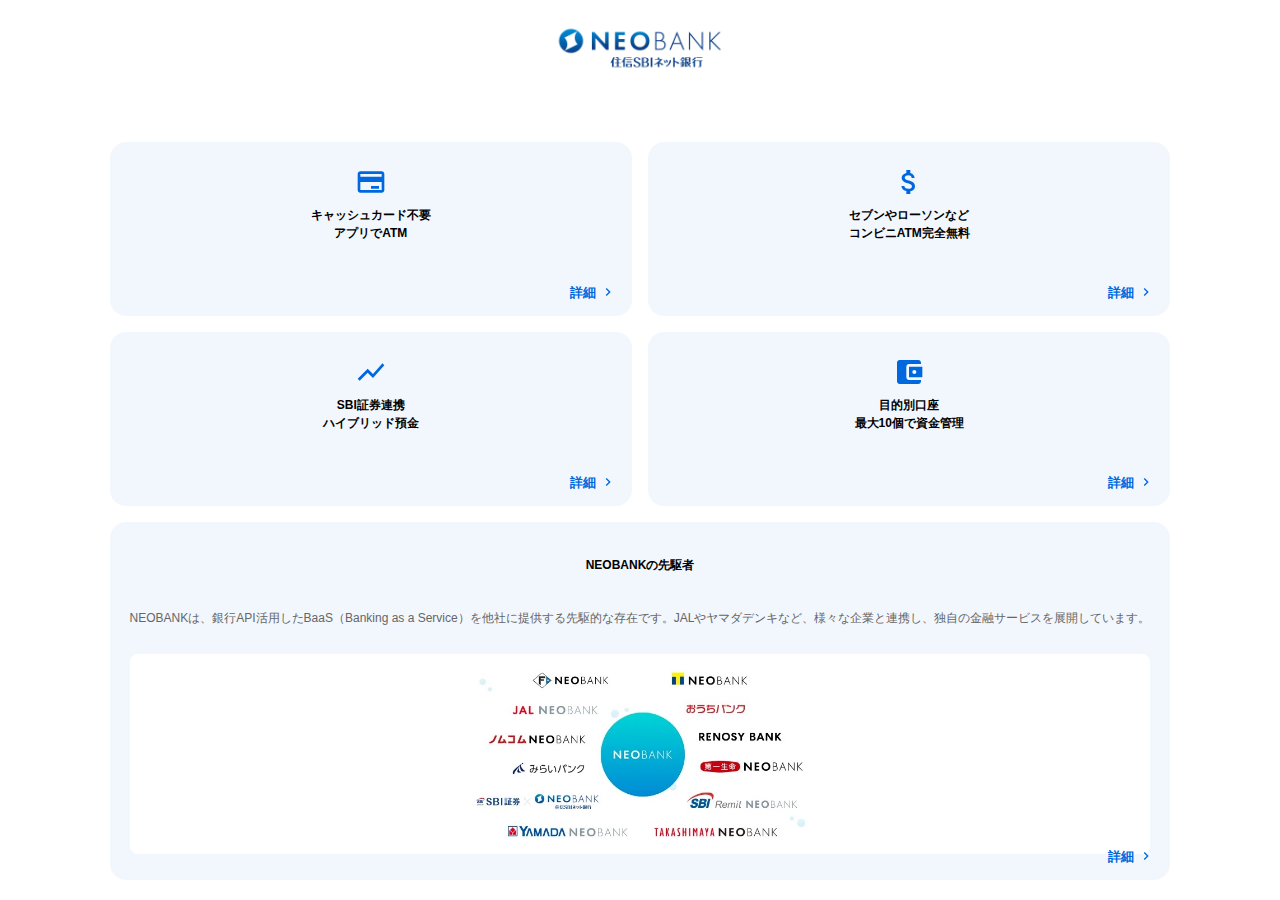
==== about-us.html @ 25b65c5a "最初のコミット" ====
<!DOCTYPE html>
<html>
  <head>
    <link rel="stylesheet" href="style.css" />
    <style>
      .feature {
        text-decoration: none;
        color: inherit;
        position: relative;
      }
      .more-link {
        position: absolute;
        bottom: 16px;
        right: 16px;
        color: var(--theme-color);
        font-size: 13px;
        font-weight: bold;
        text-decoration: none;
        display: flex;
        align-items: center;
        gap: 4px;
      }
      .more-link svg {
        width: 16px;
        height: 16px;
        fill: currentColor;
      }
    </style>
  </head>
  <body>
    <div class="about-us">
      <img src="ssnb.png" alt="住信SBIネット銀行" class="about-logo" />
      <a
        href="https://www.netbk.co.jp/contents/smartphone_atm/"
        target="_blank"
        rel="noopener"
        class="feature"
      >
        <svg class="feature-icon" viewBox="0 0 24 24">
          <path
            d="M20 4H4c-1.11 0-1.99.89-1.99 2L2 18c0 1.11.89 2 2 2h16c1.11 0 2-.89 2-2V6c0-1.11-.89-2-2-2zm0 14H4v-6h16v6zm0-10H4V6h16v2zm-8 7h6v2h-6z"
          />
        </svg>
        <h2>キャッシュカード不要<br />アプリでATM</h2>
        <span class="more-link">
          詳細
          <svg viewBox="0 0 24 24">
            <path d="M10 6L8.59 7.41 13.17 12l-4.58 4.59L10 18l6-6z" />
          </svg>
        </span>
      </a>

      <a
        href="https://www.netbk.co.jp/contents/company/press/2024/1115_003074.html"
        target="_blank"
        rel="noopener"
        class="feature"
      >
        <svg class="feature-icon" viewBox="0 0 24 24">
          <path
            d="M11.8 10.9c-2.27-.59-3-1.2-3-2.15 0-1.09 1.01-1.85 2.7-1.85 1.78 0 2.44.85 2.5 2.1h2.21c-.07-1.72-1.12-3.3-3.21-3.81V3h-3v2.16c-1.94.42-3.5 1.68-3.5 3.61 0 2.31 1.91 3.46 4.7 4.13 2.5.6 3 1.48 3 2.41 0 .69-.49 1.79-2.7 1.79-2.06 0-2.87-.92-2.98-2.1h-2.2c.12 2.19 1.76 3.42 3.68 3.83V21h3v-2.15c1.95-.37 3.5-1.5 3.5-3.55 0-2.84-2.43-3.81-4.7-4.4z"
          />
        </svg>
        <h2>セブンやローソンなど<br />コンビニATM完全無料</h2>
        <span class="more-link">
          詳細
          <svg viewBox="0 0 24 24">
            <path d="M10 6L8.59 7.41 13.17 12l-4.58 4.59L10 18l6-6z" />
          </svg>
        </span>
      </a>

      <a
        href="https://www.netbk.co.jp/contents/lineup/yen/hybrid/"
        target="_blank"
        rel="noopener"
        class="feature"
      >
        <svg class="feature-icon" viewBox="0 0 24 24">
          <path
            d="M3.5 18.49l6-6.01 4 4L22 6.92l-1.41-1.41-7.09 7.97-4-4L2 16.99z"
          />
        </svg>
        <h2>SBI証券連携<br />ハイブリッド預金</h2>
        <span class="more-link">
          詳細
          <svg viewBox="0 0 24 24">
            <path d="M10 6L8.59 7.41 13.17 12l-4.58 4.59L10 18l6-6z" />
          </svg>
        </span>
      </a>

      <a
        href="https://www.netbk.co.jp/contents/lineup/purpose/"
        target="_blank"
        rel="noopener"
        class="feature"
      >
        <svg class="feature-icon" viewBox="0 0 24 24">
          <path
            d="M21 18v1c0 1.1-.9 2-2 2H5c-1.11 0-2-.9-2-2V5c0-1.1.89-2 2-2h14c1.1 0 2 .9 2 2v1h-9c-1.11 0-2 .9-2 2v8c0 1.1.89 2 2 2h9zm-9-2h10V8H12v8zm4-2.5c-.83 0-1.5-.67-1.5-1.5s.67-1.5 1.5-1.5 1.5.67 1.5 1.5-.67 1.5-1.5 1.5z"
          />
        </svg>
        <h2>目的別口座<br />最大10個で資金管理</h2>
        <span class="more-link">
          詳細
          <svg viewBox="0 0 24 24">
            <path d="M10 6L8.59 7.41 13.17 12l-4.58 4.59L10 18l6-6z" />
          </svg>
        </span>
      </a>

      <a
        href="https://www.netbk.co.jp/contents/neobank/partnership/"
        target="_blank"
        rel="noopener"
        class="feature wide"
      >
        <h2>NEOBANKの先駆者</h2>
        <p>
          NEOBANKは、銀行API活用したBaaS（Banking as a
          Service）を他社に提供する先駆的な存在です。JALやヤマダデンキなど、様々な企業と連携し、独自の金融サービスを展開しています。
        </p>
        <img src="baas.jpeg" alt="提携先一覧" class="baas-image" />
        <span class="more-link">
          詳細
          <svg viewBox="0 0 24 24">
            <path d="M10 6L8.59 7.41 13.17 12l-4.58 4.59L10 18l6-6z" />
          </svg>
        </span>
      </a>
    </div>
  </body>
</html>
---- style.css ----
:root {
  --theme-color: #db4437;
}

/* フェーズに応じたテーマカラー */
tab-system[data-phase="final"] {
  --theme-color: #0068de;
}

/* about-usは常に青 */
.about-us {
  --theme-color: #0068de;
  --theme-color-rgb: 0, 104, 222;
  display: grid;
  grid-template-columns: repeat(2, 1fr);
  gap: 16px;
  padding: 20px;
  margin: 0 auto;
  max-width: 1200px;
  height: 100%;
  overflow-y: auto;
  -webkit-overflow-scrolling: touch;
  background: #fff;
}

tab-system[data-phase="initial"] .tabs {
  overflow-x: auto;
  -webkit-overflow-scrolling: touch;
}

tab-system[data-phase="initial"] label {
  min-width: 40vw;
  max-width: 200px;
}

tab-system[data-phase="final"] label {
  flex: 1 1 auto;
  max-width: 45%;
}

.feature {
  background: rgba(var(--theme-color-rgb), 0.05);
  padding: 24px;
  padding-bottom: 60px;
  border-radius: 16px;
  display: flex;
  flex-direction: column;
  align-items: center;
  text-align: center;
}

/* RGB値の定義 */
.about-us {
  --theme-color-rgb: 0, 104, 222;
}

tab-system[data-phase="initial"] {
  --theme-color-rgb: 219, 68, 55;
}

tab-system[data-phase="final"] {
  --theme-color-rgb: 0, 104, 222;
}

* {
  box-sizing: border-box;
}

html {
  position: fixed;
  height: 100%;
  overflow: hidden;
  width: 100%;
  -webkit-overflow-scrolling: touch;
  font-family: "Hiragino Sans", "Hiragino Kaku Gothic ProN", "Arial", sans-serif;
}

body {
  height: 100svh;
  display: flex;
  flex-direction: column;
  margin: 0;
  overflow: hidden;
  position: fixed;
  width: 100%;
  -webkit-overflow-scrolling: touch;
}

header {
  background: white;
  padding: 10px 20px;
  box-shadow: 0 2px 4px rgba(0, 0, 0, 0.1);
  z-index: 100;
  display: flex;
  justify-content: center;
}

.header-logo {
  height: 70px;
  width: auto;
}

tab-system {
  flex: 1;
  display: flex;
  flex-direction: column;
  overflow: hidden;
}

tab-system input[type="radio"] {
  display: none;
}

tab-system iframe {
  display: none;
  flex: 1;
  width: 100%;
  height: 100%;
  overflow-y: auto;
  -webkit-overflow-scrolling: touch;
  position: relative;
}

tab-system iframe::before {
  content: "";
  position: absolute;
  top: 50%;
  left: 50%;
  width: 24px;
  height: 24px;
  margin: -12px 0 0 -12px;
  background: url('data:image/svg+xml,<svg xmlns="http://www.w3.org/2000/svg" viewBox="0 0 24 24" width="24" height="24" fill="%23666"><path d="M12 4V2A10 10 0 0 0 2 12h2a8 8 0 0 1 8-8Z"/></svg>')
    center/contain no-repeat;
  animation: spin 1s linear infinite;
}

@keyframes spin {
  from {
    transform: rotate(0deg);
  }
  to {
    transform: rotate(360deg);
  }
}

tab-system .html-content {
  padding: 24px;
}

tab-system .tabs {
  display: flex;
  /* justify-content: center; */
  background: var(--theme-color);
  height: 56px;
  z-index: 1;
}

tab-system label {
  flex: 1 1 auto;
  max-width: 45%;
  display: flex;
  align-items: center;
  justify-content: center;
  gap: 8px;
  color: rgba(255, 255, 255, 0.85);
  cursor: pointer;
  transition: all 0.2s ease;
  margin: 8px 4px;
  border-radius: 8px;
  font-size: 14px;
  font-weight: 500;
}

tab-system svg {
  width: 24px;
  height: 24px;
  fill: rgba(255, 255, 255, 0.8);
  transition: all 0.3s ease;
}

tab-system label:hover svg {
  fill: #fff;
}

/* タブの切り替え制御 */
tab-system input[type="radio"]:checked + iframe {
  display: block;
}

tab-system input[type="radio"]:checked + iframe::before {
  display: none;
}

tab-system input[type="radio"]:checked ~ .tabs label[for="comments"],
tab-system input[type="radio"]:checked ~ .tabs label[for="questions"],
tab-system input[type="radio"]:checked ~ .tabs label[for="survey"],
tab-system input[type="radio"]:checked ~ .tabs label[for="about"] {
  color: var(--theme-color);
  background: #fff;
  margin: 4px;
  border-radius: 8px;
}

tab-system input[type="radio"]:checked ~ .tabs label svg {
  fill: var(--theme-color);
}

tab-system .comments-frame {
  --frame-margin-vertical: -35px;
  margin-top: calc(var(--frame-margin-vertical) * 4);
  margin-bottom: var(--frame-margin-vertical);
}

@media screen and (min-width: 935px) {
  tab-system .comments-frame {
    margin-bottom: 0;
  }
}

.modal {
  display: none;
  position: fixed;
  top: 0;
  left: 0;
  width: 100%;
  height: 100%;
  background: rgba(0, 0, 0, 0.5);
  z-index: 1000;
  justify-content: center;
  align-items: center;
}

.modal-content {
  background: white;
  padding: 24px 24px 32px;
  border-radius: 16px;
  text-align: center;
  max-width: 85%;
  width: 320px;
  min-height: 260px;
  box-shadow: 0 4px 6px rgba(0, 0, 0, 0.1);
  animation: modalPop 0.3s ease-out;
  display: flex;
  flex-direction: column;
  align-items: center;
}

.modal-logo {
  width: auto;
  height: 80px;
  margin-bottom: 30px;
}

.modal-icons {
  display: flex;
  justify-content: center;
  gap: 32px;
  width: 100%;
  margin: 0 0 24px;
}

.icon-group {
  display: flex;
  flex-direction: column;
  align-items: center;
  gap: 10px;
}

.icon-group span {
  font-size: 16px;
  font-weight: 700;
  color: #333;
  letter-spacing: -0.02em;
}

.modal-icon {
  width: 40px;
  height: 40px;
  fill: var(--theme-color);
}

.modal-content p {
  width: 100%;
  margin: 0 0 28px;
  line-height: 1.6;
  font-size: 14px;
  color: #666;
}

.modal-content button {
  background: var(--theme-color);
  color: white;
  border: none;
  padding: 14px 40px;
  border-radius: 28px;
  font-size: 16px;
  font-weight: 700;
  cursor: pointer;
  transition: background-color 0.2s;
  min-height: 48px;
}

.modal-content button:hover {
  background: #c53929;
}

@keyframes modalPop {
  0% {
    transform: scale(0.9);
    opacity: 0;
  }
  100% {
    transform: scale(1);
    opacity: 1;
  }
}

.about-logo {
  grid-column: 1 / -1;
  height: 56px;
  width: auto;
  margin: 0 auto 16px;
}

.about-us .feature {
  background: rgba(var(--theme-color-rgb), 0.05);
  padding: 24px 10px;
  border-radius: 16px;
  display: flex;
  flex-direction: column;
  align-items: center;
  text-align: center;
  position: relative;
  text-decoration: none;
  color: inherit;
  font-size: 12px;
  line-height: 1.5;
  padding-bottom: 32px;
}

.about-us .feature h2 {
  font-size: 12px;
  margin: 8px 0;
}

.about-us .feature p {
  font-size: 12px;
  line-height: 1.5;
  color: #666;
  margin: 0;
}

.about-us .feature.wide {
  grid-column: 1 / -1;
  display: grid;
  grid-template-columns: 1fr;
  padding: 20px;
  gap: 16px;
  text-align: center;
}

.feature.wide h2,
.feature.wide p {
  grid-column: auto;
}

.baas-image {
  grid-column: auto;
  grid-row: auto;
  width: 100%;
  height: auto;
  max-height: 200px;
  object-fit: contain;
  border-radius: 8px;
  background: white;
  padding: 16px;
}

.feature-icon {
  width: 32px;
  height: 32px;
  fill: var(--theme-color);
}

.more-link {
  position: static;
  display: block;
  text-align: right;
  color: var(--theme-color);
  font-size: 9px;
  font-weight: bold;
  text-decoration: none;
  margin-top: 16px;
  line-height: 1;
}
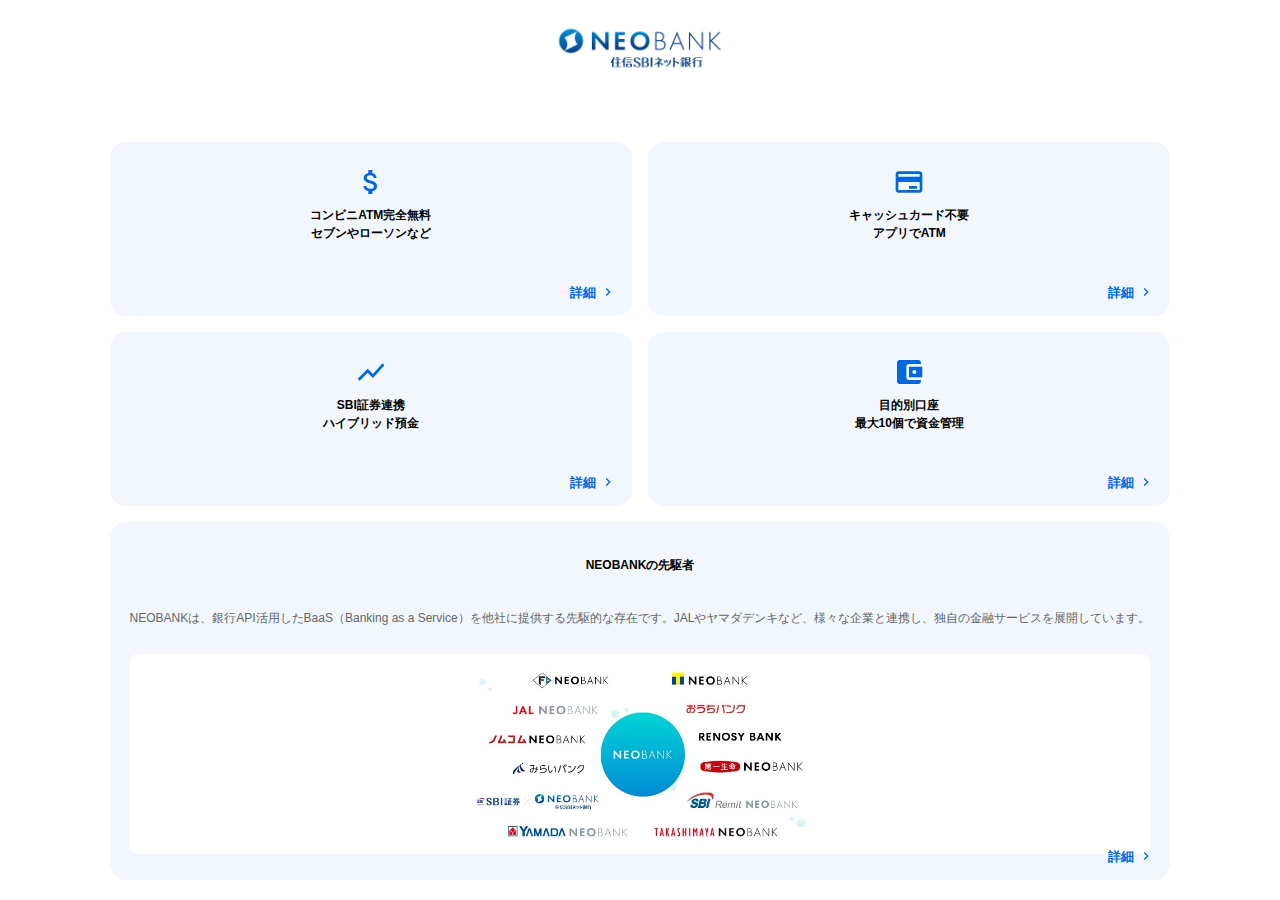
==== commit fdc14e6e: "add all" ====
--- a/about-us.html
+++ b/about-us.html
@@ -1,6 +1,8 @@
 <!DOCTYPE html>
 <html>
   <head>
+    <meta charset="UTF-8" />
+    <meta name="robots" content="noindex, nofollow" />
     <link rel="stylesheet" href="style.css" />
     <style>
       .feature {
@@ -30,6 +32,27 @@
   <body>
     <div class="about-us">
       <img src="ssnb.png" alt="住信SBIネット銀行" class="about-logo" />
+
+      <a
+        href="https://www.netbk.co.jp/contents/company/press/2024/1115_003074.html"
+        target="_blank"
+        rel="noopener"
+        class="feature"
+      >
+        <svg class="feature-icon" viewBox="0 0 24 24">
+          <path
+            d="M11.8 10.9c-2.27-.59-3-1.2-3-2.15 0-1.09 1.01-1.85 2.7-1.85 1.78 0 2.44.85 2.5 2.1h2.21c-.07-1.72-1.12-3.3-3.21-3.81V3h-3v2.16c-1.94.42-3.5 1.68-3.5 3.61 0 2.31 1.91 3.46 4.7 4.13 2.5.6 3 1.48 3 2.41 0 .69-.49 1.79-2.7 1.79-2.06 0-2.87-.92-2.98-2.1h-2.2c.12 2.19 1.76 3.42 3.68 3.83V21h3v-2.15c1.95-.37 3.5-1.5 3.5-3.55 0-2.84-2.43-3.81-4.7-4.4z"
+          />
+        </svg>
+        <h2>コンビニATM完全無料<br />セブンやローソンなど</h2>
+        <span class="more-link">
+          詳細
+          <svg viewBox="0 0 24 24">
+            <path d="M10 6L8.59 7.41 13.17 12l-4.58 4.59L10 18l6-6z" />
+          </svg>
+        </span>
+      </a>
+
       <a
         href="https://www.netbk.co.jp/contents/smartphone_atm/"
         target="_blank"
@@ -42,26 +65,6 @@
           />
         </svg>
         <h2>キャッシュカード不要<br />アプリでATM</h2>
-        <span class="more-link">
-          詳細
-          <svg viewBox="0 0 24 24">
-            <path d="M10 6L8.59 7.41 13.17 12l-4.58 4.59L10 18l6-6z" />
-          </svg>
-        </span>
-      </a>
-
-      <a
-        href="https://www.netbk.co.jp/contents/company/press/2024/1115_003074.html"
-        target="_blank"
-        rel="noopener"
-        class="feature"
-      >
-        <svg class="feature-icon" viewBox="0 0 24 24">
-          <path
-            d="M11.8 10.9c-2.27-.59-3-1.2-3-2.15 0-1.09 1.01-1.85 2.7-1.85 1.78 0 2.44.85 2.5 2.1h2.21c-.07-1.72-1.12-3.3-3.21-3.81V3h-3v2.16c-1.94.42-3.5 1.68-3.5 3.61 0 2.31 1.91 3.46 4.7 4.13 2.5.6 3 1.48 3 2.41 0 .69-.49 1.79-2.7 1.79-2.06 0-2.87-.92-2.98-2.1h-2.2c.12 2.19 1.76 3.42 3.68 3.83V21h3v-2.15c1.95-.37 3.5-1.5 3.5-3.55 0-2.84-2.43-3.81-4.7-4.4z"
-          />
-        </svg>
-        <h2>セブンやローソンなど<br />コンビニATM完全無料</h2>
         <span class="more-link">
           詳細
           <svg viewBox="0 0 24 24">
--- a/style.css
+++ b/style.css
@@ -119,6 +119,7 @@
   overflow-y: auto;
   -webkit-overflow-scrolling: touch;
   position: relative;
+  background: #f5f5f5;
 }
 
 tab-system iframe::before {
@@ -126,15 +127,17 @@
   position: absolute;
   top: 50%;
   left: 50%;
-  width: 24px;
-  height: 24px;
-  margin: -12px 0 0 -12px;
-  background: url('data:image/svg+xml,<svg xmlns="http://www.w3.org/2000/svg" viewBox="0 0 24 24" width="24" height="24" fill="%23666"><path d="M12 4V2A10 10 0 0 0 2 12h2a8 8 0 0 1 8-8Z"/></svg>')
-    center/contain no-repeat;
-  animation: spin 1s linear infinite;
-}
-
-@keyframes spin {
+  width: 40px;
+  height: 40px;
+  margin: -20px 0 0 -20px;
+  border: 3px solid #eee;
+  border-top-color: var(--theme-color);
+  border-radius: 50%;
+  animation: iframe-loading 0.8s linear infinite;
+  z-index: 1;
+}
+
+@keyframes iframe-loading {
   from {
     transform: rotate(0deg);
   }
@@ -143,6 +146,25 @@
   }
 }
 
+/* ローディング中のプレースホルダーテキスト */
+tab-system iframe::after {
+  content: "Loading...";
+  position: absolute;
+  top: calc(50% + 30px);
+  left: 50%;
+  transform: translateX(-50%);
+  color: #666;
+  font-size: 14px;
+  font-weight: 500;
+}
+
+/* iframeがロードされたら、ローディング表示を非表示に */
+tab-system input[type="radio"]:checked + iframe::before,
+tab-system input[type="radio"]:checked + iframe::after {
+  opacity: 0;
+  transition: opacity 0.3s;
+}
+
 tab-system .html-content {
   padding: 24px;
 }
@@ -153,6 +175,10 @@
   background: var(--theme-color);
   height: 56px;
   z-index: 1;
+}
+
+tab-system[data-phase="final"] .tabs {
+  justify-content: center;
 }
 
 tab-system label {
